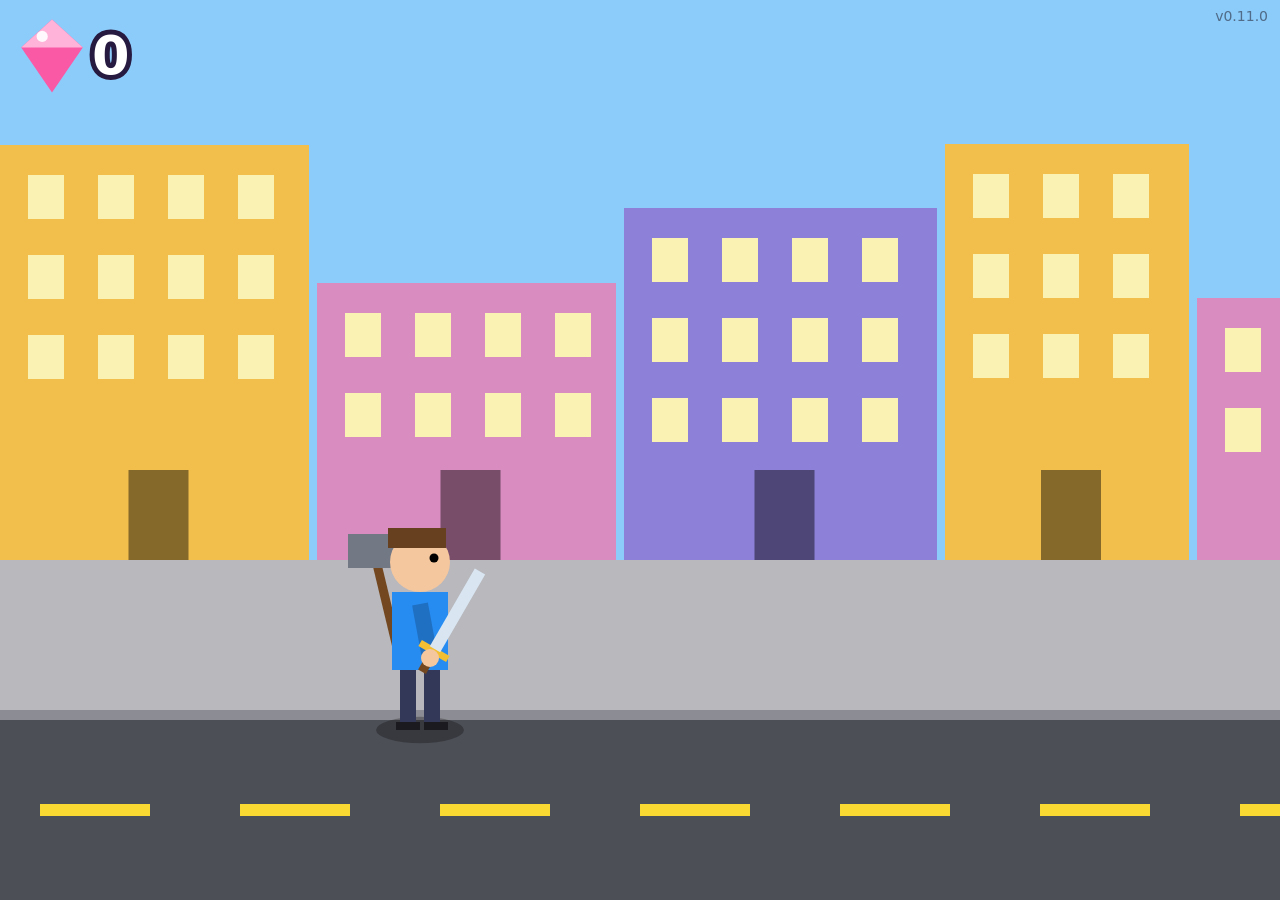
==== index.html @ 7a9055c1 "feat: Charlie's three bugs, sinking into the ground, and gems (v0.11.0) Phase 4, step 3, with Charli" ====
<!doctype html>
<html lang="en-GB">
<head>
  <meta charset="utf-8">
  <!-- Fill the iPad screen, no pinch or double-tap zoom while playing. -->
  <meta name="viewport" content="width=device-width, initial-scale=1, maximum-scale=1, user-scalable=no, viewport-fit=cover">
  <!-- Added to the Home Screen, it opens full screen like an app. -->
  <meta name="apple-mobile-web-app-capable" content="yes">
  <meta name="mobile-web-app-capable" content="yes">
  <meta name="apple-mobile-web-app-status-bar-style" content="black-translucent">
  <meta name="apple-mobile-web-app-title" content="Project Charlie">
  <title>Project Charlie</title>
  <!-- STAMP (tools/stamp.py writes this; don't edit by hand) -->
  <script type="importmap">{
  "imports": {
    "./js/art.js": "./js/art.js?v=0.11.0",
    "./js/attacks.js": "./js/attacks.js?v=0.11.0",
    "./js/baddie_brain.js": "./js/baddie_brain.js?v=0.11.0",
    "./js/baddies.js": "./js/baddies.js?v=0.11.0",
    "./js/controls.js": "./js/controls.js?v=0.11.0",
    "./js/gems.js": "./js/gems.js?v=0.11.0",
    "./js/hud.js": "./js/hud.js?v=0.11.0",
    "./js/input.js": "./js/input.js?v=0.11.0",
    "./js/layout.js": "./js/layout.js?v=0.11.0",
    "./js/main.js": "./js/main.js?v=0.11.0",
    "./js/playtest.js": "./js/playtest.js?v=0.11.0",
    "./js/version.js": "./js/version.js?v=0.11.0",
    "./js/walk.js": "./js/walk.js?v=0.11.0",
    "./js/waves.js": "./js/waves.js?v=0.11.0"
  }
}</script>
  <link rel="stylesheet" href="css/style.css?v=0.11.0">
  <!-- /STAMP -->
</head>
<body>
  <!-- The whole game is drawn on this one canvas. -->
  <canvas id="game"></canvas>
  <div id="version">v0.0.0</div>
  <script type="module" src="js/main.js?v=0.11.0"></script>
</body>
</html>
---- css/style.css ----
/* Whole-screen game page for the iPad: one canvas, nothing to scroll. */
html, body {
  margin: 0;
  height: 100%;
  background: #8cccfa;
  overflow: hidden;
  /* Touch play: no text selection, no grey tap flash, no browser pinch. */
  -webkit-user-select: none;
  user-select: none;
  -webkit-tap-highlight-color: transparent;
  touch-action: none;
  -webkit-touch-callout: none;
}

#game {
  position: fixed;
  inset: 0;
  width: 100%;
  height: 100%;
  display: block;
  touch-action: none;
}

/* Small, in the corner, for Dad: which version is on the iPad. */
#version {
  position: fixed;
  top: max(8px, env(safe-area-inset-top));
  right: max(12px, env(safe-area-inset-right));
  font: 14px ui-sans-serif, system-ui, sans-serif;
  color: rgba(40, 44, 60, 0.6);
  pointer-events: none;
}
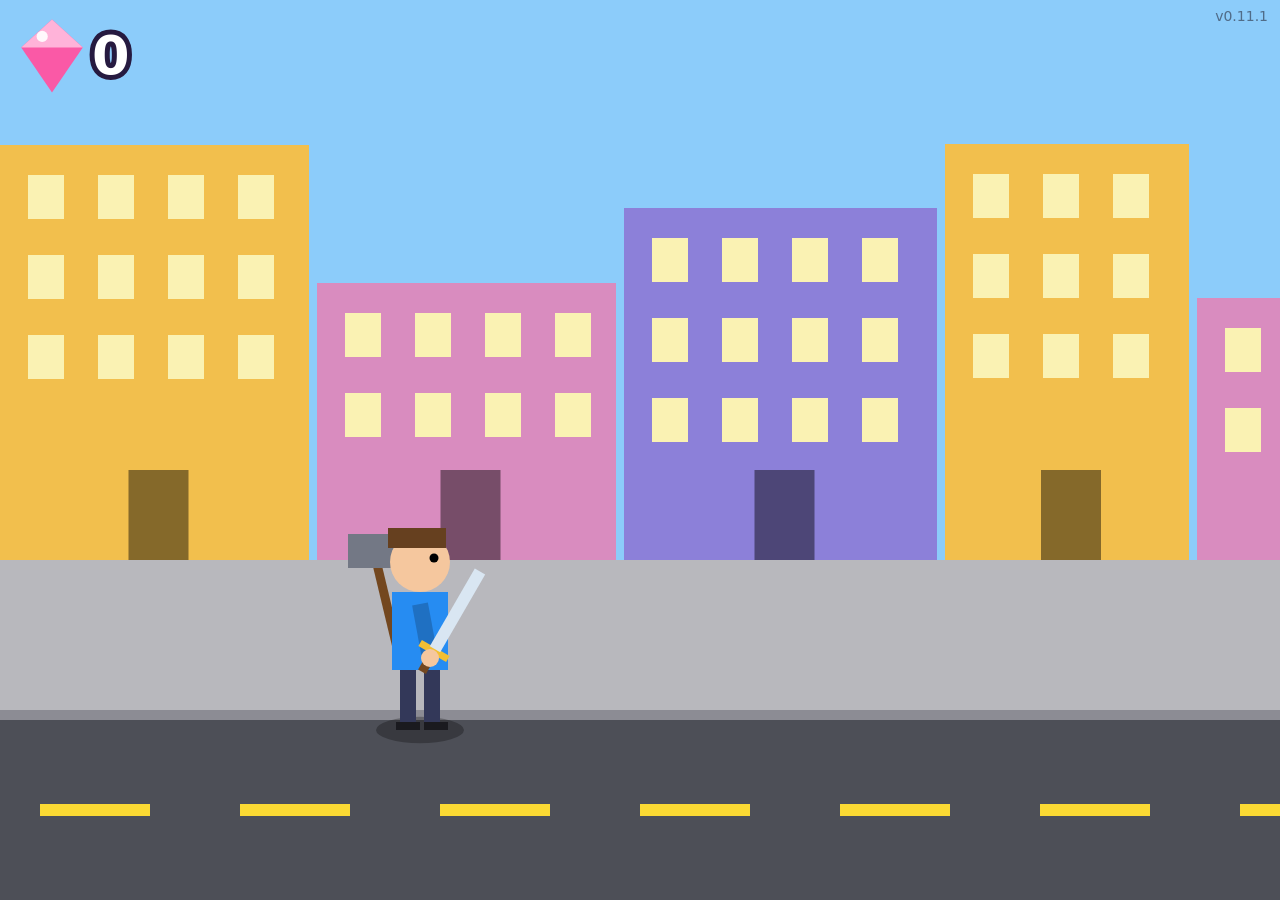
==== commit 7e3389ca: "feat: the bugs are Charlie's own drawings, cut out of the paper (v0.11.1) Gareth: put Charlie's draw" ====
--- a/index.html
+++ b/index.html
@@ -13,29 +13,29 @@
   <!-- STAMP (tools/stamp.py writes this; don't edit by hand) -->
   <script type="importmap">{
   "imports": {
-    "./js/art.js": "./js/art.js?v=0.11.0",
-    "./js/attacks.js": "./js/attacks.js?v=0.11.0",
-    "./js/baddie_brain.js": "./js/baddie_brain.js?v=0.11.0",
-    "./js/baddies.js": "./js/baddies.js?v=0.11.0",
-    "./js/controls.js": "./js/controls.js?v=0.11.0",
-    "./js/gems.js": "./js/gems.js?v=0.11.0",
-    "./js/hud.js": "./js/hud.js?v=0.11.0",
-    "./js/input.js": "./js/input.js?v=0.11.0",
-    "./js/layout.js": "./js/layout.js?v=0.11.0",
-    "./js/main.js": "./js/main.js?v=0.11.0",
-    "./js/playtest.js": "./js/playtest.js?v=0.11.0",
-    "./js/version.js": "./js/version.js?v=0.11.0",
-    "./js/walk.js": "./js/walk.js?v=0.11.0",
-    "./js/waves.js": "./js/waves.js?v=0.11.0"
+    "./js/art.js": "./js/art.js?v=0.11.1",
+    "./js/attacks.js": "./js/attacks.js?v=0.11.1",
+    "./js/baddie_brain.js": "./js/baddie_brain.js?v=0.11.1",
+    "./js/baddies.js": "./js/baddies.js?v=0.11.1",
+    "./js/controls.js": "./js/controls.js?v=0.11.1",
+    "./js/gems.js": "./js/gems.js?v=0.11.1",
+    "./js/hud.js": "./js/hud.js?v=0.11.1",
+    "./js/input.js": "./js/input.js?v=0.11.1",
+    "./js/layout.js": "./js/layout.js?v=0.11.1",
+    "./js/main.js": "./js/main.js?v=0.11.1",
+    "./js/playtest.js": "./js/playtest.js?v=0.11.1",
+    "./js/version.js": "./js/version.js?v=0.11.1",
+    "./js/walk.js": "./js/walk.js?v=0.11.1",
+    "./js/waves.js": "./js/waves.js?v=0.11.1"
   }
 }</script>
-  <link rel="stylesheet" href="css/style.css?v=0.11.0">
+  <link rel="stylesheet" href="css/style.css?v=0.11.1">
   <!-- /STAMP -->
 </head>
 <body>
   <!-- The whole game is drawn on this one canvas. -->
   <canvas id="game"></canvas>
   <div id="version">v0.0.0</div>
-  <script type="module" src="js/main.js?v=0.11.0"></script>
+  <script type="module" src="js/main.js?v=0.11.1"></script>
 </body>
 </html>
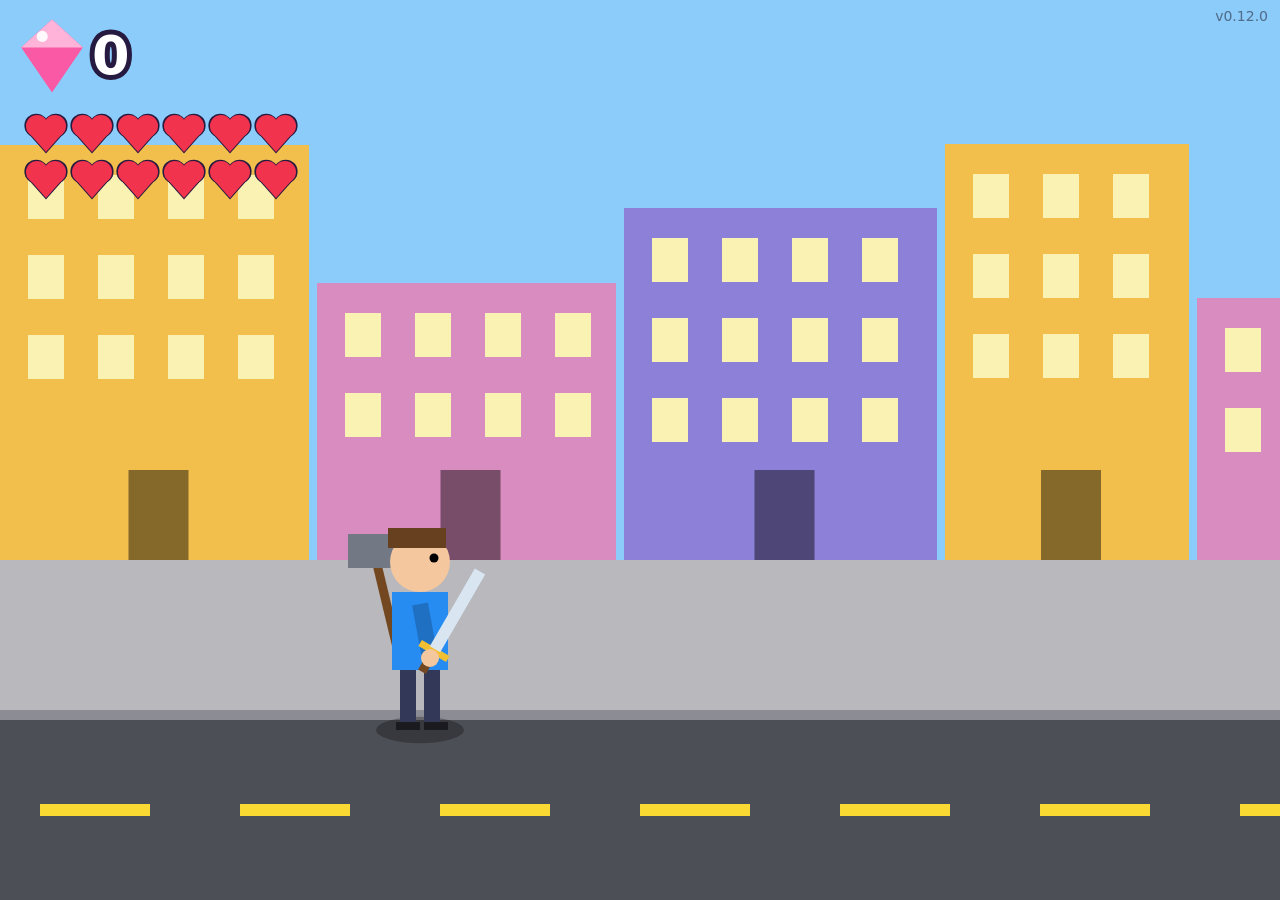
==== commit 06a3b8b0: "feat: the bugs punch back; 12 hearts; out of hearts restarts the fight (v0.12.0) Phase 4, step 4, ca" ====
--- a/index.html
+++ b/index.html
@@ -13,29 +13,30 @@
   <!-- STAMP (tools/stamp.py writes this; don't edit by hand) -->
   <script type="importmap">{
   "imports": {
-    "./js/art.js": "./js/art.js?v=0.11.1",
-    "./js/attacks.js": "./js/attacks.js?v=0.11.1",
-    "./js/baddie_brain.js": "./js/baddie_brain.js?v=0.11.1",
-    "./js/baddies.js": "./js/baddies.js?v=0.11.1",
-    "./js/controls.js": "./js/controls.js?v=0.11.1",
-    "./js/gems.js": "./js/gems.js?v=0.11.1",
-    "./js/hud.js": "./js/hud.js?v=0.11.1",
-    "./js/input.js": "./js/input.js?v=0.11.1",
-    "./js/layout.js": "./js/layout.js?v=0.11.1",
-    "./js/main.js": "./js/main.js?v=0.11.1",
-    "./js/playtest.js": "./js/playtest.js?v=0.11.1",
-    "./js/version.js": "./js/version.js?v=0.11.1",
-    "./js/walk.js": "./js/walk.js?v=0.11.1",
-    "./js/waves.js": "./js/waves.js?v=0.11.1"
+    "./js/art.js": "./js/art.js?v=0.12.0",
+    "./js/attacks.js": "./js/attacks.js?v=0.12.0",
+    "./js/baddie_brain.js": "./js/baddie_brain.js?v=0.12.0",
+    "./js/baddies.js": "./js/baddies.js?v=0.12.0",
+    "./js/controls.js": "./js/controls.js?v=0.12.0",
+    "./js/fight.js": "./js/fight.js?v=0.12.0",
+    "./js/gems.js": "./js/gems.js?v=0.12.0",
+    "./js/hud.js": "./js/hud.js?v=0.12.0",
+    "./js/input.js": "./js/input.js?v=0.12.0",
+    "./js/layout.js": "./js/layout.js?v=0.12.0",
+    "./js/main.js": "./js/main.js?v=0.12.0",
+    "./js/playtest.js": "./js/playtest.js?v=0.12.0",
+    "./js/version.js": "./js/version.js?v=0.12.0",
+    "./js/walk.js": "./js/walk.js?v=0.12.0",
+    "./js/waves.js": "./js/waves.js?v=0.12.0"
   }
 }</script>
-  <link rel="stylesheet" href="css/style.css?v=0.11.1">
+  <link rel="stylesheet" href="css/style.css?v=0.12.0">
   <!-- /STAMP -->
 </head>
 <body>
   <!-- The whole game is drawn on this one canvas. -->
   <canvas id="game"></canvas>
   <div id="version">v0.0.0</div>
-  <script type="module" src="js/main.js?v=0.11.1"></script>
+  <script type="module" src="js/main.js?v=0.12.0"></script>
 </body>
 </html>
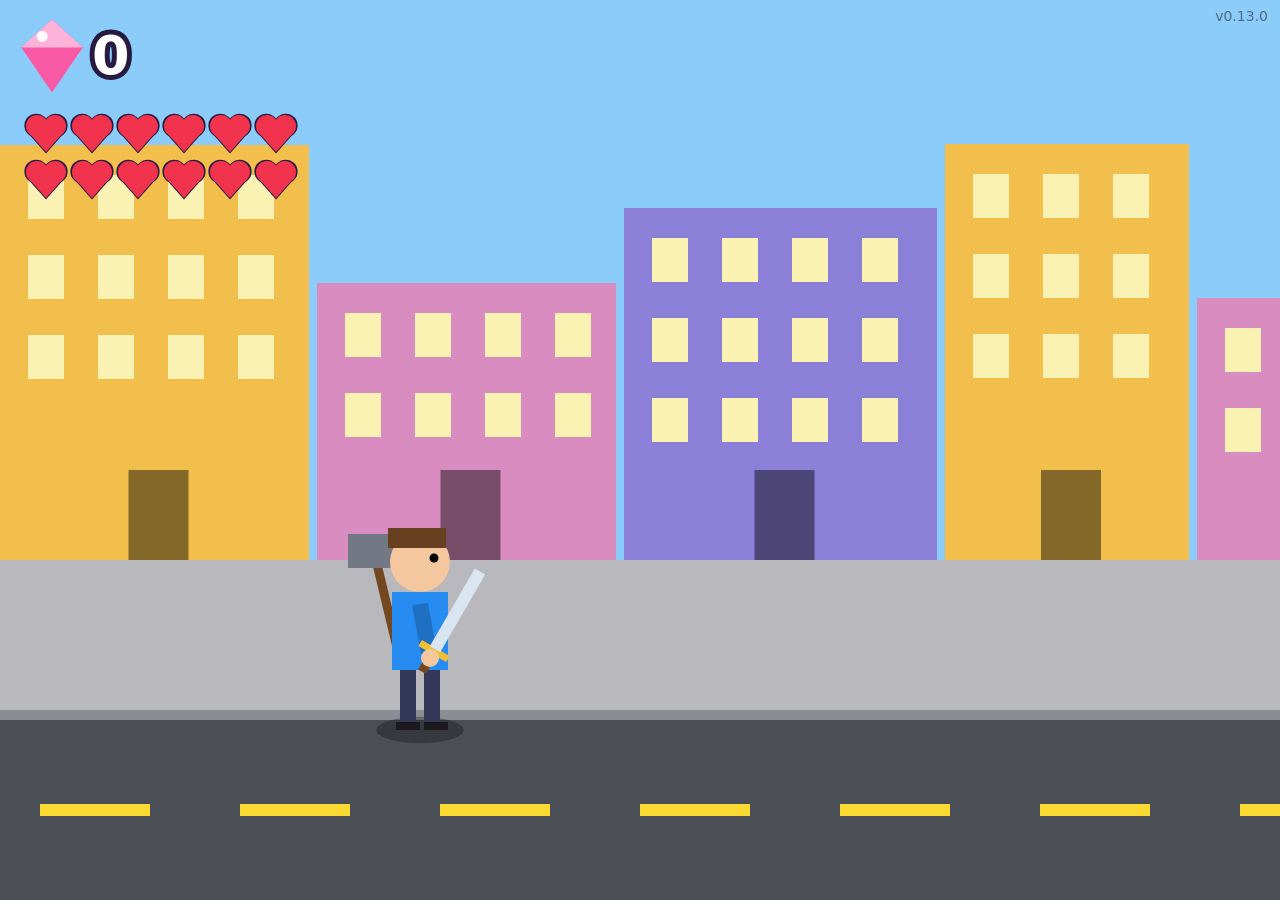
==== commit 3effe1ae: "feat: the teleportation bug teleports: behind, above and in front (v0.13.0) Charlie: "it can telepor" ====
--- a/index.html
+++ b/index.html
@@ -13,30 +13,30 @@
   <!-- STAMP (tools/stamp.py writes this; don't edit by hand) -->
   <script type="importmap">{
   "imports": {
-    "./js/art.js": "./js/art.js?v=0.12.0",
-    "./js/attacks.js": "./js/attacks.js?v=0.12.0",
-    "./js/baddie_brain.js": "./js/baddie_brain.js?v=0.12.0",
-    "./js/baddies.js": "./js/baddies.js?v=0.12.0",
-    "./js/controls.js": "./js/controls.js?v=0.12.0",
-    "./js/fight.js": "./js/fight.js?v=0.12.0",
-    "./js/gems.js": "./js/gems.js?v=0.12.0",
-    "./js/hud.js": "./js/hud.js?v=0.12.0",
-    "./js/input.js": "./js/input.js?v=0.12.0",
-    "./js/layout.js": "./js/layout.js?v=0.12.0",
-    "./js/main.js": "./js/main.js?v=0.12.0",
-    "./js/playtest.js": "./js/playtest.js?v=0.12.0",
-    "./js/version.js": "./js/version.js?v=0.12.0",
-    "./js/walk.js": "./js/walk.js?v=0.12.0",
-    "./js/waves.js": "./js/waves.js?v=0.12.0"
+    "./js/art.js": "./js/art.js?v=0.13.0",
+    "./js/attacks.js": "./js/attacks.js?v=0.13.0",
+    "./js/baddie_brain.js": "./js/baddie_brain.js?v=0.13.0",
+    "./js/baddies.js": "./js/baddies.js?v=0.13.0",
+    "./js/controls.js": "./js/controls.js?v=0.13.0",
+    "./js/fight.js": "./js/fight.js?v=0.13.0",
+    "./js/gems.js": "./js/gems.js?v=0.13.0",
+    "./js/hud.js": "./js/hud.js?v=0.13.0",
+    "./js/input.js": "./js/input.js?v=0.13.0",
+    "./js/layout.js": "./js/layout.js?v=0.13.0",
+    "./js/main.js": "./js/main.js?v=0.13.0",
+    "./js/playtest.js": "./js/playtest.js?v=0.13.0",
+    "./js/version.js": "./js/version.js?v=0.13.0",
+    "./js/walk.js": "./js/walk.js?v=0.13.0",
+    "./js/waves.js": "./js/waves.js?v=0.13.0"
   }
 }</script>
-  <link rel="stylesheet" href="css/style.css?v=0.12.0">
+  <link rel="stylesheet" href="css/style.css?v=0.13.0">
   <!-- /STAMP -->
 </head>
 <body>
   <!-- The whole game is drawn on this one canvas. -->
   <canvas id="game"></canvas>
   <div id="version">v0.0.0</div>
-  <script type="module" src="js/main.js?v=0.12.0"></script>
+  <script type="module" src="js/main.js?v=0.13.0"></script>
 </body>
 </html>
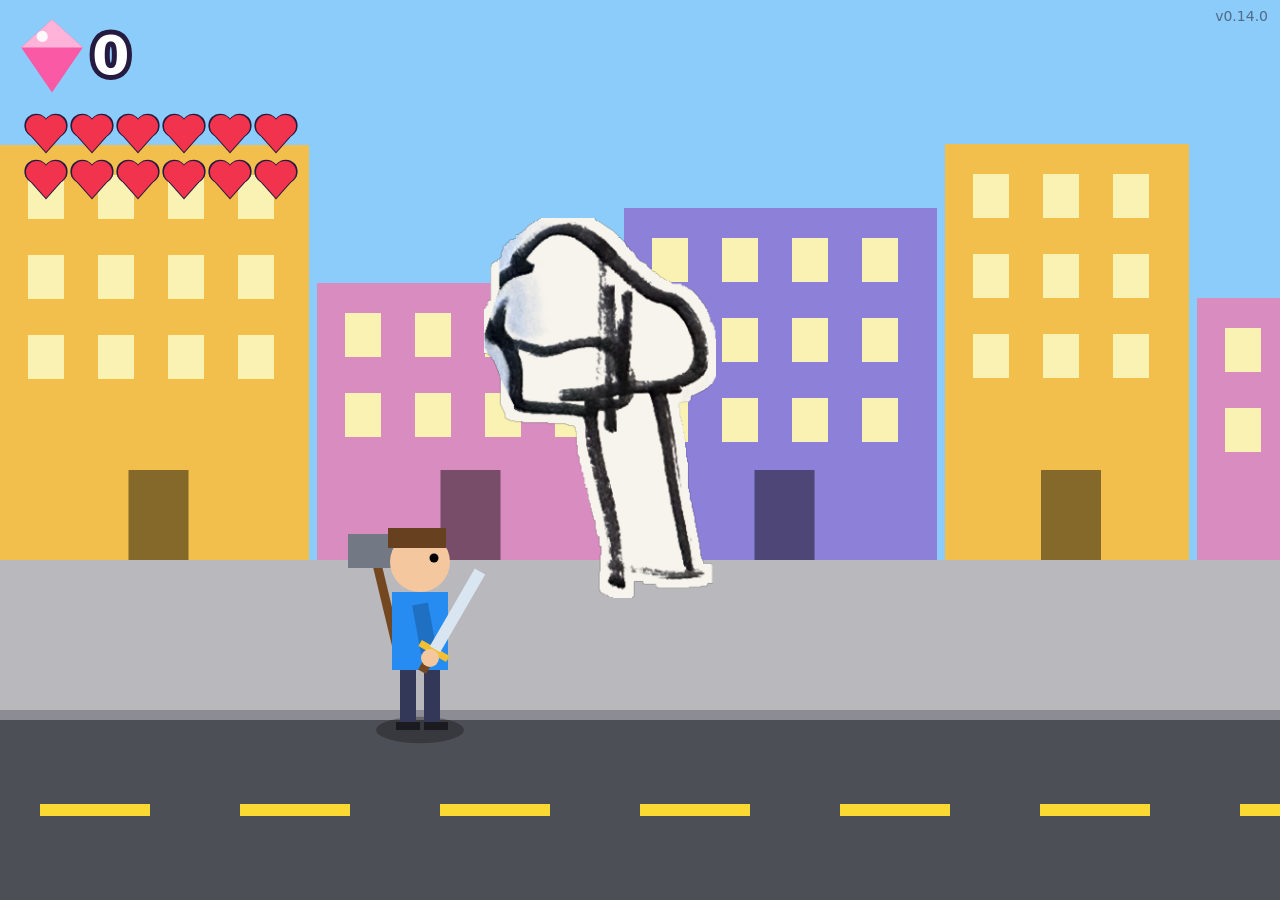
==== commit c4422626: "feat: the Acorn bad guy drops from Charlie's trees (v0.14.0) Charlie: Acorn bad guys "drop from tree" ====
--- a/index.html
+++ b/index.html
@@ -13,30 +13,30 @@
   <!-- STAMP (tools/stamp.py writes this; don't edit by hand) -->
   <script type="importmap">{
   "imports": {
-    "./js/art.js": "./js/art.js?v=0.13.0",
-    "./js/attacks.js": "./js/attacks.js?v=0.13.0",
-    "./js/baddie_brain.js": "./js/baddie_brain.js?v=0.13.0",
-    "./js/baddies.js": "./js/baddies.js?v=0.13.0",
-    "./js/controls.js": "./js/controls.js?v=0.13.0",
-    "./js/fight.js": "./js/fight.js?v=0.13.0",
-    "./js/gems.js": "./js/gems.js?v=0.13.0",
-    "./js/hud.js": "./js/hud.js?v=0.13.0",
-    "./js/input.js": "./js/input.js?v=0.13.0",
-    "./js/layout.js": "./js/layout.js?v=0.13.0",
-    "./js/main.js": "./js/main.js?v=0.13.0",
-    "./js/playtest.js": "./js/playtest.js?v=0.13.0",
-    "./js/version.js": "./js/version.js?v=0.13.0",
-    "./js/walk.js": "./js/walk.js?v=0.13.0",
-    "./js/waves.js": "./js/waves.js?v=0.13.0"
+    "./js/art.js": "./js/art.js?v=0.14.0",
+    "./js/attacks.js": "./js/attacks.js?v=0.14.0",
+    "./js/baddie_brain.js": "./js/baddie_brain.js?v=0.14.0",
+    "./js/baddies.js": "./js/baddies.js?v=0.14.0",
+    "./js/controls.js": "./js/controls.js?v=0.14.0",
+    "./js/fight.js": "./js/fight.js?v=0.14.0",
+    "./js/gems.js": "./js/gems.js?v=0.14.0",
+    "./js/hud.js": "./js/hud.js?v=0.14.0",
+    "./js/input.js": "./js/input.js?v=0.14.0",
+    "./js/layout.js": "./js/layout.js?v=0.14.0",
+    "./js/main.js": "./js/main.js?v=0.14.0",
+    "./js/playtest.js": "./js/playtest.js?v=0.14.0",
+    "./js/version.js": "./js/version.js?v=0.14.0",
+    "./js/walk.js": "./js/walk.js?v=0.14.0",
+    "./js/waves.js": "./js/waves.js?v=0.14.0"
   }
 }</script>
-  <link rel="stylesheet" href="css/style.css?v=0.13.0">
+  <link rel="stylesheet" href="css/style.css?v=0.14.0">
   <!-- /STAMP -->
 </head>
 <body>
   <!-- The whole game is drawn on this one canvas. -->
   <canvas id="game"></canvas>
   <div id="version">v0.0.0</div>
-  <script type="module" src="js/main.js?v=0.13.0"></script>
+  <script type="module" src="js/main.js?v=0.14.0"></script>
 </body>
 </html>
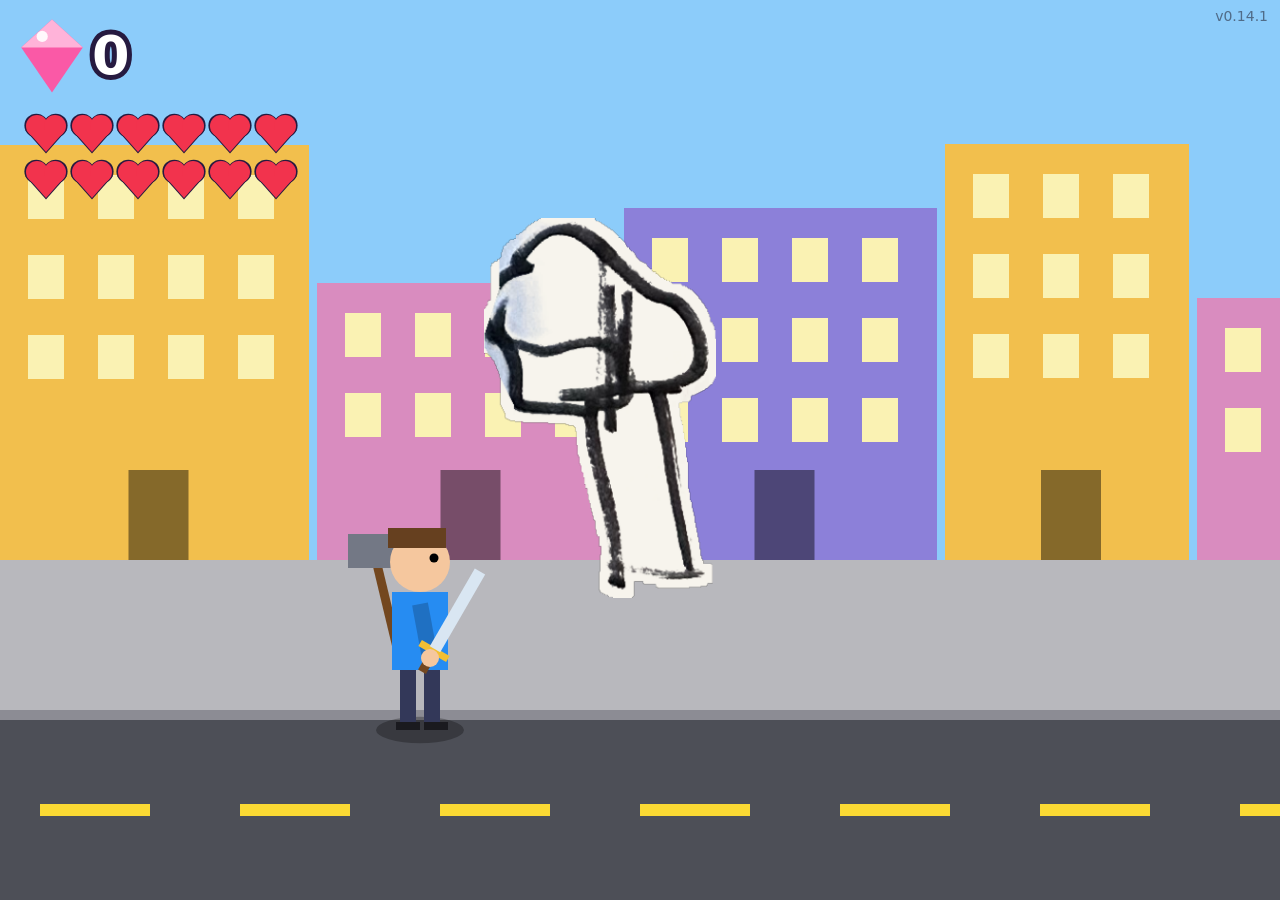
==== commit a00e3ee1: "feat: a Home Screen icon: Charlie's blue helper (v0.14.1) Gareth asked for a fun icon for saving the" ====
--- a/index.html
+++ b/index.html
@@ -9,34 +9,37 @@
   <meta name="mobile-web-app-capable" content="yes">
   <meta name="apple-mobile-web-app-status-bar-style" content="black-translucent">
   <meta name="apple-mobile-web-app-title" content="Project Charlie">
+  <!-- The Home Screen icon: Charlie's blue helper, his choice. -->
+  <link rel="apple-touch-icon" href="assets/icons/apple-touch-icon.png">
+  <link rel="icon" href="assets/icons/apple-touch-icon.png">
   <title>Project Charlie</title>
   <!-- STAMP (tools/stamp.py writes this; don't edit by hand) -->
   <script type="importmap">{
   "imports": {
-    "./js/art.js": "./js/art.js?v=0.14.0",
-    "./js/attacks.js": "./js/attacks.js?v=0.14.0",
-    "./js/baddie_brain.js": "./js/baddie_brain.js?v=0.14.0",
-    "./js/baddies.js": "./js/baddies.js?v=0.14.0",
-    "./js/controls.js": "./js/controls.js?v=0.14.0",
-    "./js/fight.js": "./js/fight.js?v=0.14.0",
-    "./js/gems.js": "./js/gems.js?v=0.14.0",
-    "./js/hud.js": "./js/hud.js?v=0.14.0",
-    "./js/input.js": "./js/input.js?v=0.14.0",
-    "./js/layout.js": "./js/layout.js?v=0.14.0",
-    "./js/main.js": "./js/main.js?v=0.14.0",
-    "./js/playtest.js": "./js/playtest.js?v=0.14.0",
-    "./js/version.js": "./js/version.js?v=0.14.0",
-    "./js/walk.js": "./js/walk.js?v=0.14.0",
-    "./js/waves.js": "./js/waves.js?v=0.14.0"
+    "./js/art.js": "./js/art.js?v=0.14.1",
+    "./js/attacks.js": "./js/attacks.js?v=0.14.1",
+    "./js/baddie_brain.js": "./js/baddie_brain.js?v=0.14.1",
+    "./js/baddies.js": "./js/baddies.js?v=0.14.1",
+    "./js/controls.js": "./js/controls.js?v=0.14.1",
+    "./js/fight.js": "./js/fight.js?v=0.14.1",
+    "./js/gems.js": "./js/gems.js?v=0.14.1",
+    "./js/hud.js": "./js/hud.js?v=0.14.1",
+    "./js/input.js": "./js/input.js?v=0.14.1",
+    "./js/layout.js": "./js/layout.js?v=0.14.1",
+    "./js/main.js": "./js/main.js?v=0.14.1",
+    "./js/playtest.js": "./js/playtest.js?v=0.14.1",
+    "./js/version.js": "./js/version.js?v=0.14.1",
+    "./js/walk.js": "./js/walk.js?v=0.14.1",
+    "./js/waves.js": "./js/waves.js?v=0.14.1"
   }
 }</script>
-  <link rel="stylesheet" href="css/style.css?v=0.14.0">
+  <link rel="stylesheet" href="css/style.css?v=0.14.1">
   <!-- /STAMP -->
 </head>
 <body>
   <!-- The whole game is drawn on this one canvas. -->
   <canvas id="game"></canvas>
   <div id="version">v0.0.0</div>
-  <script type="module" src="js/main.js?v=0.14.0"></script>
+  <script type="module" src="js/main.js?v=0.14.1"></script>
 </body>
 </html>
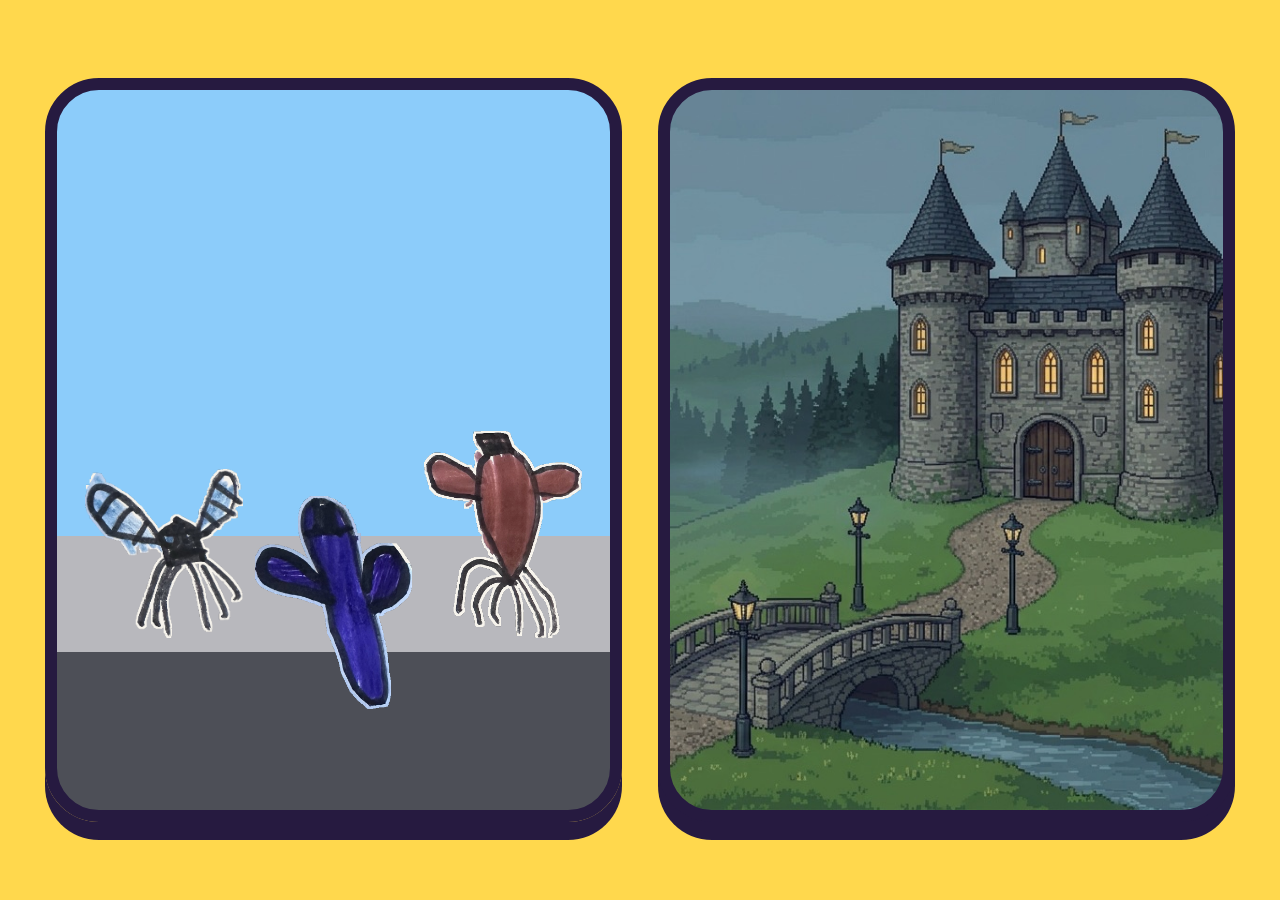
==== commit fd779a55: "feat: Charlie's home page: pick the street game or Charlie's Traitors Gareth: keep the street game, " ====
--- a/index.html
+++ b/index.html
@@ -2,44 +2,81 @@
 <html lang="en-GB">
 <head>
   <meta charset="utf-8">
-  <!-- Fill the iPad screen, no pinch or double-tap zoom while playing. -->
+  <!-- Charlie's home page: pick one of his two games. Pictures, no words to
+       read (he's 5). Each game is in its own folder with its own tests. -->
   <meta name="viewport" content="width=device-width, initial-scale=1, maximum-scale=1, user-scalable=no, viewport-fit=cover">
-  <!-- Added to the Home Screen, it opens full screen like an app. -->
   <meta name="apple-mobile-web-app-capable" content="yes">
   <meta name="mobile-web-app-capable" content="yes">
   <meta name="apple-mobile-web-app-status-bar-style" content="black-translucent">
-  <meta name="apple-mobile-web-app-title" content="Project Charlie">
+  <meta name="apple-mobile-web-app-title" content="Charlie's Games">
   <!-- The Home Screen icon: Charlie's blue helper, his choice. -->
-  <link rel="apple-touch-icon" href="assets/icons/apple-touch-icon.png">
-  <link rel="icon" href="assets/icons/apple-touch-icon.png">
-  <title>Project Charlie</title>
-  <!-- STAMP (tools/stamp.py writes this; don't edit by hand) -->
-  <script type="importmap">{
-  "imports": {
-    "./js/art.js": "./js/art.js?v=0.14.1",
-    "./js/attacks.js": "./js/attacks.js?v=0.14.1",
-    "./js/baddie_brain.js": "./js/baddie_brain.js?v=0.14.1",
-    "./js/baddies.js": "./js/baddies.js?v=0.14.1",
-    "./js/controls.js": "./js/controls.js?v=0.14.1",
-    "./js/fight.js": "./js/fight.js?v=0.14.1",
-    "./js/gems.js": "./js/gems.js?v=0.14.1",
-    "./js/hud.js": "./js/hud.js?v=0.14.1",
-    "./js/input.js": "./js/input.js?v=0.14.1",
-    "./js/layout.js": "./js/layout.js?v=0.14.1",
-    "./js/main.js": "./js/main.js?v=0.14.1",
-    "./js/playtest.js": "./js/playtest.js?v=0.14.1",
-    "./js/version.js": "./js/version.js?v=0.14.1",
-    "./js/walk.js": "./js/walk.js?v=0.14.1",
-    "./js/waves.js": "./js/waves.js?v=0.14.1"
-  }
-}</script>
-  <link rel="stylesheet" href="css/style.css?v=0.14.1">
-  <!-- /STAMP -->
+  <link rel="apple-touch-icon" href="street/assets/icons/apple-touch-icon.png">
+  <link rel="icon" href="street/assets/icons/apple-touch-icon.png">
+  <title>Charlie's Games</title>
+  <style>
+    html, body {
+      margin: 0;
+      height: 100%;
+      background: #ffd84d;
+      overflow: hidden;
+      -webkit-user-select: none;
+      user-select: none;
+      -webkit-tap-highlight-color: transparent;
+      touch-action: manipulation;
+      font-family: ui-rounded, system-ui, sans-serif;
+    }
+    /* Two big picture buttons, side by side on a landscape iPad and one
+       above the other held upright, clear of the rounded corners. */
+    #games {
+      position: fixed;
+      inset: 0;
+      display: flex;
+      gap: 4vmin;
+      align-items: center;
+      justify-content: center;
+      padding: max(5vmin, env(safe-area-inset-top)) max(5vmin, env(safe-area-inset-right))
+               max(5vmin, env(safe-area-inset-bottom)) max(5vmin, env(safe-area-inset-left));
+      box-sizing: border-box;
+    }
+    @media (orientation: portrait) { #games { flex-direction: column; } }
+    .game {
+      position: relative;
+      flex: 1 1 0;
+      width: 100%;
+      height: 100%;
+      max-height: 80vmin;
+      border-radius: 6vmin;
+      border: 1.4vmin solid #261a40;
+      overflow: hidden;
+      box-shadow: 0 2vmin 0 #261a40;
+      display: block;
+    }
+    .game:active { transform: translateY(1vmin); box-shadow: 0 1vmin 0 #261a40; }
+    /* The street game: a bit of the street with Charlie's bugs on it. */
+    #street {
+      background: linear-gradient(#8cccfa 0 62%, #b8b8bd 62% 78%, #4d4f57 78%);
+    }
+    /* The bugs stand in a row on the pavement, never on top of each other. */
+    #street .bugs {
+      position: absolute; left: 4%; right: 4%; bottom: 14%; height: 58%;
+      display: flex; justify-content: space-around; align-items: flex-end;
+    }
+    #street img { max-width: 31%; max-height: 100%; object-fit: contain; }
+    #street .bug1, #street .bug3 { margin-bottom: 14%; max-height: 78%; }
+    /* Charlie's Traitors: the castle. */
+    #traitors { background: #33424f url("traitors/assets/castle.jpg") center / cover; }
+  </style>
 </head>
 <body>
-  <!-- The whole game is drawn on this one canvas. -->
-  <canvas id="game"></canvas>
-  <div id="version">v0.0.0</div>
-  <script type="module" src="js/main.js?v=0.14.1"></script>
+  <div id="games">
+    <a class="game" id="street" href="street/" aria-label="The street game with Charlie's bugs">
+      <div class="bugs">
+        <img class="bug1" src="street/assets/baddies/house_bug.png" alt="">
+        <img class="bug2" src="street/assets/baddies/teleport_bug.png" alt="">
+        <img class="bug3" src="street/assets/baddies/acorn.png" alt="">
+      </div>
+    </a>
+    <a class="game" id="traitors" href="traitors/" aria-label="Charlie's Traitors"></a>
+  </div>
 </body>
 </html>
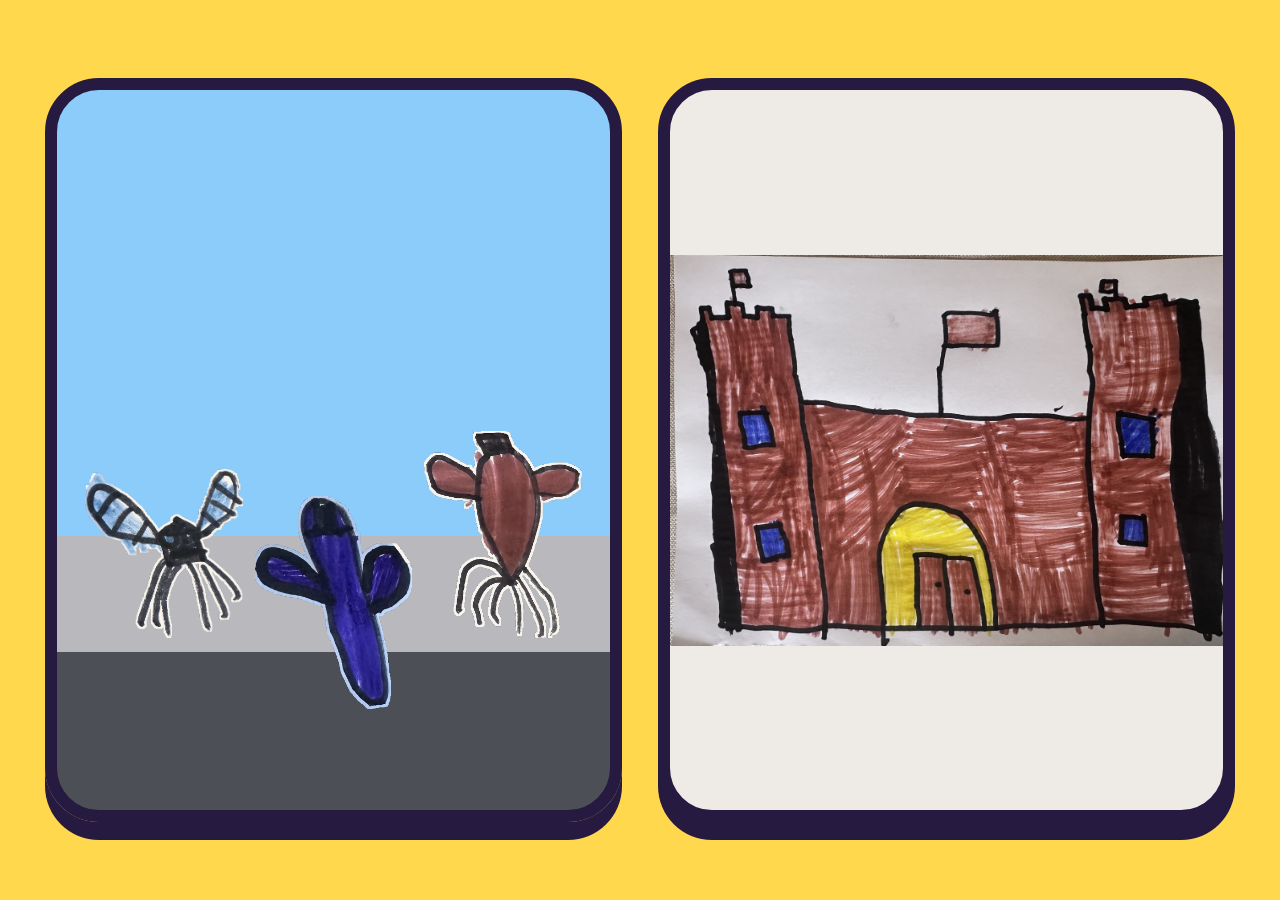
==== commit c018bfd9: "feat: Charlie's castle, six characters, shield and dagger (Traitors v0.3.0) Charlie's first drawings" ====
--- a/index.html
+++ b/index.html
@@ -63,8 +63,8 @@
     }
     #street img { max-width: 31%; max-height: 100%; object-fit: contain; }
     #street .bug1, #street .bug3 { margin-bottom: 14%; max-height: 78%; }
-    /* Charlie's Traitors: the castle. */
-    #traitors { background: #33424f url("traitors/assets/castle.jpg") center / cover; }
+    /* Charlie's Traitors: his castle, all of it. */
+    #traitors { background: #eeeae6 url("traitors/assets/castle.jpg") center / contain no-repeat; }
   </style>
 </head>
 <body>
